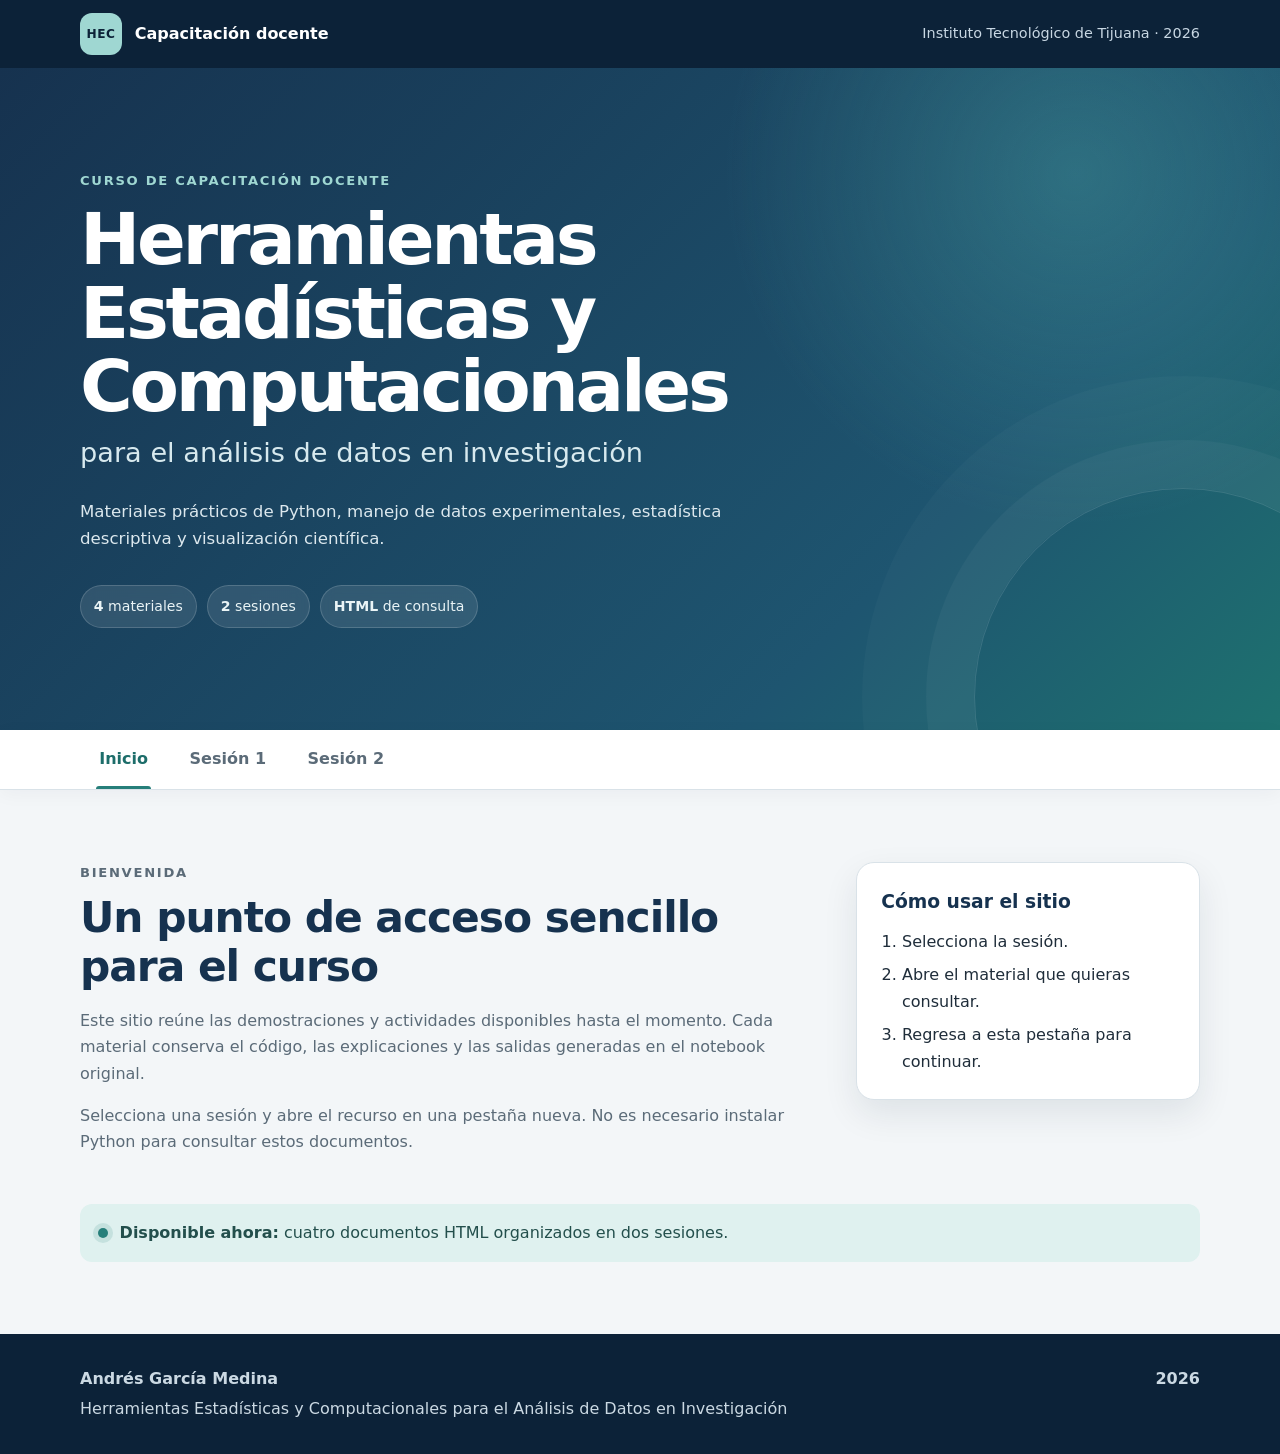
==== index.html @ 70dede45 "Publica la version inicial del curso" ====
<!doctype html>
<html lang="es">
<head>
  <meta charset="utf-8">
  <meta name="viewport" content="width=device-width, initial-scale=1">
  <meta name="description" content="Materiales del curso Herramientas Estadísticas y Computacionales para el Análisis de Datos en Investigación.">
  <meta name="theme-color" content="#16324f">
  <title>Herramientas Estadísticas y Computacionales</title>
  <link rel="icon" href="assets/favicon.svg" type="image/svg+xml">
  <link rel="stylesheet" href="assets/css/styles.css">
  <script src="assets/js/site.js" defer></script>
</head>
<body>
  <a class="skip-link" href="#contenido">Saltar al contenido</a>

  <header class="site-header">
    <div class="header-inner">
      <a class="brand" href="#inicio" aria-label="Ir al inicio">
        <span class="brand-mark" aria-hidden="true">HEC</span>
        <span class="brand-name">Capacitación docente</span>
      </a>
      <p class="header-meta">Instituto Tecnológico de Tijuana · 2026</p>
    </div>
  </header>

  <section class="hero" aria-labelledby="titulo-curso">
    <div class="hero-inner">
      <p class="eyebrow">Curso de capacitación docente</p>
      <h1 id="titulo-curso">Herramientas Estadísticas y Computacionales</h1>
      <p class="hero-subtitle">para el análisis de datos en investigación</p>
      <p class="hero-description">
        Materiales prácticos de Python, manejo de datos experimentales,
        estadística descriptiva y visualización científica.
      </p>
      <div class="course-facts" aria-label="Resumen del contenido disponible">
        <span><strong>4</strong> materiales</span>
        <span><strong>2</strong> sesiones</span>
        <span><strong>HTML</strong> de consulta</span>
      </div>
    </div>
  </section>

  <nav class="tabs-shell" aria-label="Secciones del curso">
    <div class="tabs" role="tablist" aria-label="Contenido por sesión">
      <button id="tab-inicio" class="tab-button" type="button" role="tab"
              aria-selected="true" aria-controls="inicio" data-tab="inicio">
        Inicio
      </button>
      <button id="tab-sesion-1" class="tab-button" type="button" role="tab"
              aria-selected="false" aria-controls="sesion-1" data-tab="sesion-1" tabindex="-1">
        Sesión 1
      </button>
      <button id="tab-sesion-2" class="tab-button" type="button" role="tab"
              aria-selected="false" aria-controls="sesion-2" data-tab="sesion-2" tabindex="-1">
        Sesión 2
      </button>
    </div>
  </nav>

  <main id="contenido" class="main-content">
    <section id="inicio" class="tab-panel" role="tabpanel" aria-labelledby="tab-inicio">
      <div class="intro-grid">
        <div>
          <p class="section-kicker">Bienvenida</p>
          <h2>Un punto de acceso sencillo para el curso</h2>
          <p>
            Este sitio reúne las demostraciones y actividades disponibles hasta
            el momento. Cada material conserva el código, las explicaciones y
            las salidas generadas en el notebook original.
          </p>
          <p>
            Selecciona una sesión y abre el recurso en una pestaña nueva. No es
            necesario instalar Python para consultar estos documentos.
          </p>
        </div>
        <aside class="note-card" aria-labelledby="como-usar">
          <h3 id="como-usar">Cómo usar el sitio</h3>
          <ol>
            <li>Selecciona la sesión.</li>
            <li>Abre el material que quieras consultar.</li>
            <li>Regresa a esta pestaña para continuar.</li>
          </ol>
        </aside>
      </div>

      <div class="available-now">
        <span class="status-dot" aria-hidden="true"></span>
        <p><strong>Disponible ahora:</strong> cuatro documentos HTML organizados en dos sesiones.</p>
      </div>
    </section>

    <section id="sesion-1" class="tab-panel" role="tabpanel"
             aria-labelledby="tab-sesion-1" hidden>
      <header class="section-heading">
        <p class="section-kicker">Sesión 1</p>
        <h2>Python, Colab y limpieza de datos</h2>
        <p>
          Introducción al trabajo reproducible con Python y diagnóstico de
          problemas de captura en datos experimentales.
        </p>
      </header>

      <div class="resource-grid">
        <article class="resource-card">
          <div class="card-topline">
            <span class="resource-number">01</span>
            <span class="resource-type">Demostración</span>
          </div>
          <h3>Python, Colab y datos</h3>
          <p>Fundamentos de Python y primeros pasos con datos experimentales.</p>
          <a class="resource-link" href="materiales/01_demostracion_python_colab_datos.html"
             target="_blank" rel="noopener">
            Abrir material <span aria-hidden="true">↗</span>
          </a>
        </article>

        <article class="resource-card">
          <div class="card-topline">
            <span class="resource-number">02</span>
            <span class="resource-type">Actividad</span>
          </div>
          <h3>Limpieza de datos</h3>
          <p>Actividad guiada para identificar, corregir y documentar errores de captura.</p>
          <a class="resource-link" href="materiales/02_actividad_limpieza_datos.html"
             target="_blank" rel="noopener">
            Abrir actividad <span aria-hidden="true">↗</span>
          </a>
        </article>

        <article class="resource-card solution-card">
          <div class="card-topline">
            <span class="resource-number">03</span>
            <span class="resource-type solution-label">Solución</span>
          </div>
          <h3>Solución: limpieza de datos</h3>
          <p>Desarrollo completo de la actividad, con comprobaciones y resultados.</p>
          <a class="resource-link" href="materiales/03_actividad_limpieza_datos_solucion.html"
             target="_blank" rel="noopener">
            Abrir solución <span aria-hidden="true">↗</span>
          </a>
        </article>
      </div>
    </section>

    <section id="sesion-2" class="tab-panel" role="tabpanel"
             aria-labelledby="tab-sesion-2" hidden>
      <header class="section-heading">
        <p class="section-kicker">Sesión 2</p>
        <h2>Estadística descriptiva y visualización</h2>
        <p>
          Resúmenes numéricos y gráficos para explorar la actividad enzimática
          y comunicar patrones experimentales.
        </p>
      </header>

      <div class="resource-grid resource-grid-single">
        <article class="resource-card featured-card">
          <div class="card-topline">
            <span class="resource-number">04</span>
            <span class="resource-type">Demostración</span>
          </div>
          <h3>Estadística descriptiva y visualización</h3>
          <p>
            Cálculo e interpretación de medidas descriptivas, variabilidad y
            representaciones gráficas de resultados de laboratorio.
          </p>
          <a class="resource-link" href="materiales/04_demostracion_estadistica_descriptiva_visualizacion.html"
             target="_blank" rel="noopener">
            Abrir material <span aria-hidden="true">↗</span>
          </a>
        </article>
      </div>
    </section>

    <noscript>
      <p class="noscript-note">
        Activa JavaScript para cambiar entre las pestañas de las sesiones.
      </p>
    </noscript>
  </main>

  <footer class="site-footer">
    <div>
      <p><strong>Andrés García Medina</strong></p>
      <p>Herramientas Estadísticas y Computacionales para el Análisis de Datos en Investigación</p>
    </div>
    <p class="footer-year">2026</p>
  </footer>
</body>
</html>
---- assets/css/styles.css ----
:root {
  --navy-950: #0c2238;
  --navy-900: #16324f;
  --navy-800: #214969;
  --teal-700: #1d6d6a;
  --teal-600: #267f7a;
  --teal-100: #dff1ef;
  --amber-600: #b96820;
  --amber-100: #fff1df;
  --ink: #1f2d3a;
  --muted: #5b6b78;
  --line: #d9e2e8;
  --paper: #ffffff;
  --wash: #f3f6f8;
  --shadow: 0 14px 35px rgba(12, 34, 56, 0.09);
  --radius: 18px;
}

* {
  box-sizing: border-box;
}

html {
  scroll-behavior: smooth;
}

body {
  margin: 0;
  min-width: 320px;
  color: var(--ink);
  background: var(--wash);
  font-family: Inter, ui-sans-serif, system-ui, -apple-system, BlinkMacSystemFont,
    "Segoe UI", sans-serif;
  line-height: 1.65;
}

button,
a {
  font: inherit;
}

a {
  color: inherit;
}

.skip-link {
  position: fixed;
  top: 0.75rem;
  left: 0.75rem;
  z-index: 100;
  padding: 0.65rem 0.9rem;
  color: var(--paper);
  background: var(--navy-950);
  border-radius: 8px;
  transform: translateY(-180%);
}

.skip-link:focus {
  transform: translateY(0);
}

.site-header {
  color: var(--paper);
  background: var(--navy-950);
}

.header-inner,
.hero-inner,
.tabs,
.main-content,
.site-footer {
  width: min(1120px, calc(100% - 2rem));
  margin-inline: auto;
}

.header-inner {
  display: flex;
  align-items: center;
  justify-content: space-between;
  min-height: 68px;
  gap: 1rem;
}

.brand {
  display: inline-flex;
  align-items: center;
  gap: 0.8rem;
  color: var(--paper);
  text-decoration: none;
}

.brand-mark {
  display: grid;
  width: 42px;
  height: 42px;
  place-items: center;
  color: var(--navy-950);
  background: #9fd7d2;
  border-radius: 12px;
  font-size: 0.76rem;
  font-weight: 850;
  letter-spacing: 0.04em;
}

.brand-name {
  font-weight: 700;
}

.header-meta {
  margin: 0;
  color: #c8d7e3;
  font-size: 0.9rem;
}

.hero {
  position: relative;
  overflow: hidden;
  color: var(--paper);
  background:
    radial-gradient(circle at 84% 16%, rgba(92, 194, 185, 0.28), transparent 29%),
    linear-gradient(135deg, var(--navy-900), #1e5570 72%, #1e716f);
}

.hero::after {
  position: absolute;
  right: -7rem;
  bottom: -11rem;
  width: 26rem;
  height: 26rem;
  content: "";
  border: 1px solid rgba(255, 255, 255, 0.13);
  border-radius: 50%;
  box-shadow:
    0 0 0 3rem rgba(255, 255, 255, 0.035),
    0 0 0 7rem rgba(255, 255, 255, 0.025);
}

.hero-inner {
  position: relative;
  z-index: 1;
  padding-block: clamp(3.5rem, 8vw, 6.5rem);
}

.eyebrow,
.section-kicker {
  margin: 0 0 0.7rem;
  color: #9fd7d2;
  font-size: 0.82rem;
  font-weight: 800;
  letter-spacing: 0.13em;
  text-transform: uppercase;
}

.hero h1 {
  max-width: 850px;
  margin: 0;
  font-size: clamp(2.2rem, 6vw, 4.5rem);
  line-height: 1.02;
  letter-spacing: -0.045em;
}

.hero-subtitle {
  margin: 0.45rem 0 1.4rem;
  color: #d7e9ee;
  font-size: clamp(1.15rem, 2.5vw, 1.7rem);
}

.hero-description {
  max-width: 690px;
  margin: 0;
  color: #dce8ee;
  font-size: 1.04rem;
}

.course-facts {
  display: flex;
  flex-wrap: wrap;
  gap: 0.65rem;
  margin-top: 2rem;
}

.course-facts span {
  padding: 0.55rem 0.8rem;
  background: rgba(255, 255, 255, 0.1);
  border: 1px solid rgba(255, 255, 255, 0.16);
  border-radius: 999px;
  color: #eaf4f6;
  font-size: 0.88rem;
  backdrop-filter: blur(6px);
}

.tabs-shell {
  position: sticky;
  top: 0;
  z-index: 20;
  background: rgba(255, 255, 255, 0.96);
  border-bottom: 1px solid var(--line);
  box-shadow: 0 4px 18px rgba(12, 34, 56, 0.04);
  backdrop-filter: blur(12px);
}

.tabs {
  display: flex;
  gap: 0.2rem;
  overflow-x: auto;
  scrollbar-width: thin;
}

.tab-button {
  position: relative;
  flex: 0 0 auto;
  padding: 1rem 1.2rem;
  color: var(--muted);
  background: transparent;
  border: 0;
  cursor: pointer;
  font-weight: 700;
}

.tab-button::after {
  position: absolute;
  right: 1rem;
  bottom: 0;
  left: 1rem;
  height: 3px;
  content: "";
  background: transparent;
  border-radius: 3px 3px 0 0;
}

.tab-button:hover {
  color: var(--navy-900);
}

.tab-button[aria-selected="true"] {
  color: var(--teal-700);
}

.tab-button[aria-selected="true"]::after {
  background: var(--teal-600);
}

.tab-button:focus-visible,
.resource-link:focus-visible,
.brand:focus-visible {
  outline: 3px solid #e0a253;
  outline-offset: 3px;
}

.main-content {
  min-height: 520px;
  padding-block: clamp(2.2rem, 6vw, 4.5rem);
}

.tab-panel[hidden] {
  display: none;
}

.tab-panel {
  animation: panel-in 220ms ease-out;
}

@keyframes panel-in {
  from {
    opacity: 0;
    transform: translateY(6px);
  }
  to {
    opacity: 1;
    transform: translateY(0);
  }
}

.intro-grid {
  display: grid;
  grid-template-columns: minmax(0, 1.45fr) minmax(280px, 0.7fr);
  gap: clamp(1.5rem, 5vw, 4rem);
  align-items: start;
}

.section-kicker {
  color: var(--teal-700);
}

.intro-grid h2,
.section-heading h2 {
  margin: 0;
  color: var(--navy-900);
  font-size: clamp(1.75rem, 4vw, 2.65rem);
  line-height: 1.15;
  letter-spacing: -0.025em;
}

.intro-grid p,
.section-heading p {
  color: var(--muted);
}

.note-card {
  padding: 1.5rem;
  background: var(--paper);
  border: 1px solid var(--line);
  border-radius: var(--radius);
  box-shadow: var(--shadow);
}

.note-card h3 {
  margin: 0 0 0.7rem;
  color: var(--navy-900);
}

.note-card ol {
  margin: 0;
  padding-left: 1.3rem;
}

.note-card li + li {
  margin-top: 0.45rem;
}

.available-now {
  display: flex;
  align-items: center;
  gap: 0.75rem;
  margin-top: 2rem;
  padding: 1rem 1.1rem;
  background: var(--teal-100);
  border-radius: 12px;
  color: #234f4c;
}

.available-now p {
  margin: 0;
}

.status-dot {
  width: 10px;
  height: 10px;
  flex: 0 0 auto;
  background: var(--teal-600);
  border-radius: 50%;
  box-shadow: 0 0 0 5px rgba(38, 127, 122, 0.14);
}

.section-heading {
  max-width: 760px;
  margin-bottom: 2rem;
}

.section-heading p:last-child {
  margin-bottom: 0;
  font-size: 1.02rem;
}

.resource-grid {
  display: grid;
  grid-template-columns: repeat(3, minmax(0, 1fr));
  gap: 1.15rem;
}

.resource-grid-single {
  grid-template-columns: minmax(0, 720px);
}

.resource-card {
  display: flex;
  min-height: 310px;
  flex-direction: column;
  padding: 1.45rem;
  background: var(--paper);
  border: 1px solid var(--line);
  border-radius: var(--radius);
  box-shadow: 0 8px 24px rgba(12, 34, 56, 0.055);
  transition: transform 180ms ease, box-shadow 180ms ease, border-color 180ms ease;
}

.resource-card:hover {
  border-color: #b7ccd7;
  box-shadow: var(--shadow);
  transform: translateY(-3px);
}

.card-topline {
  display: flex;
  align-items: center;
  justify-content: space-between;
  gap: 0.8rem;
  margin-bottom: 1.6rem;
}

.resource-number {
  color: #90a2af;
  font-size: 0.88rem;
  font-weight: 800;
  letter-spacing: 0.08em;
}

.resource-type {
  padding: 0.32rem 0.64rem;
  color: var(--teal-700);
  background: var(--teal-100);
  border-radius: 999px;
  font-size: 0.76rem;
  font-weight: 800;
  letter-spacing: 0.025em;
}

.solution-card {
  background: linear-gradient(180deg, #fffaf4, var(--paper) 42%);
  border-color: #ead5bd;
}

.solution-label {
  color: #824619;
  background: var(--amber-100);
}

.featured-card {
  min-height: 280px;
  background:
    linear-gradient(120deg, rgba(223, 241, 239, 0.85), transparent 52%),
    var(--paper);
}

.resource-card h3 {
  margin: 0;
  color: var(--navy-900);
  font-size: 1.3rem;
  line-height: 1.25;
}

.resource-card p {
  margin: 0.8rem 0 1.5rem;
  color: var(--muted);
}

.resource-link {
  display: inline-flex;
  align-items: center;
  justify-content: center;
  gap: 0.45rem;
  align-self: flex-start;
  margin-top: auto;
  padding: 0.72rem 1rem;
  color: var(--paper);
  background: var(--teal-700);
  border-radius: 10px;
  text-decoration: none;
  font-weight: 750;
}

.resource-link:hover {
  background: #145e5b;
}

.noscript-note {
  margin-top: 1.5rem;
  padding: 0.8rem 1rem;
  background: #fff4d8;
  border: 1px solid #f1d287;
  border-radius: 10px;
}

.site-footer {
  display: flex;
  justify-content: space-between;
  gap: 2rem;
  padding-block: 2rem;
  color: #cbd9e3;
}

body > .site-footer {
  width: 100%;
  max-width: none;
  margin: 0;
  padding-inline: max(1rem, calc((100% - 1120px) / 2));
  background: var(--navy-950);
}

.site-footer p {
  margin: 0;
}

.site-footer p + p {
  margin-top: 0.2rem;
}

.footer-year {
  font-weight: 800;
}

@media (max-width: 820px) {
  .resource-grid {
    grid-template-columns: repeat(2, minmax(0, 1fr));
  }

  .resource-grid-single {
    grid-template-columns: 1fr;
  }

  .intro-grid {
    grid-template-columns: 1fr;
  }
}

@media (max-width: 590px) {
  .header-meta {
    display: none;
  }

  .hero-inner {
    padding-block: 3.4rem;
  }

  .resource-grid {
    grid-template-columns: 1fr;
  }

  .resource-card {
    min-height: 275px;
  }

  .site-footer {
    flex-direction: column;
    gap: 0.8rem;
  }
}

@media (prefers-reduced-motion: reduce) {
  html {
    scroll-behavior: auto;
  }

  .tab-panel,
  .resource-card {
    animation: none;
    transition: none;
  }
}
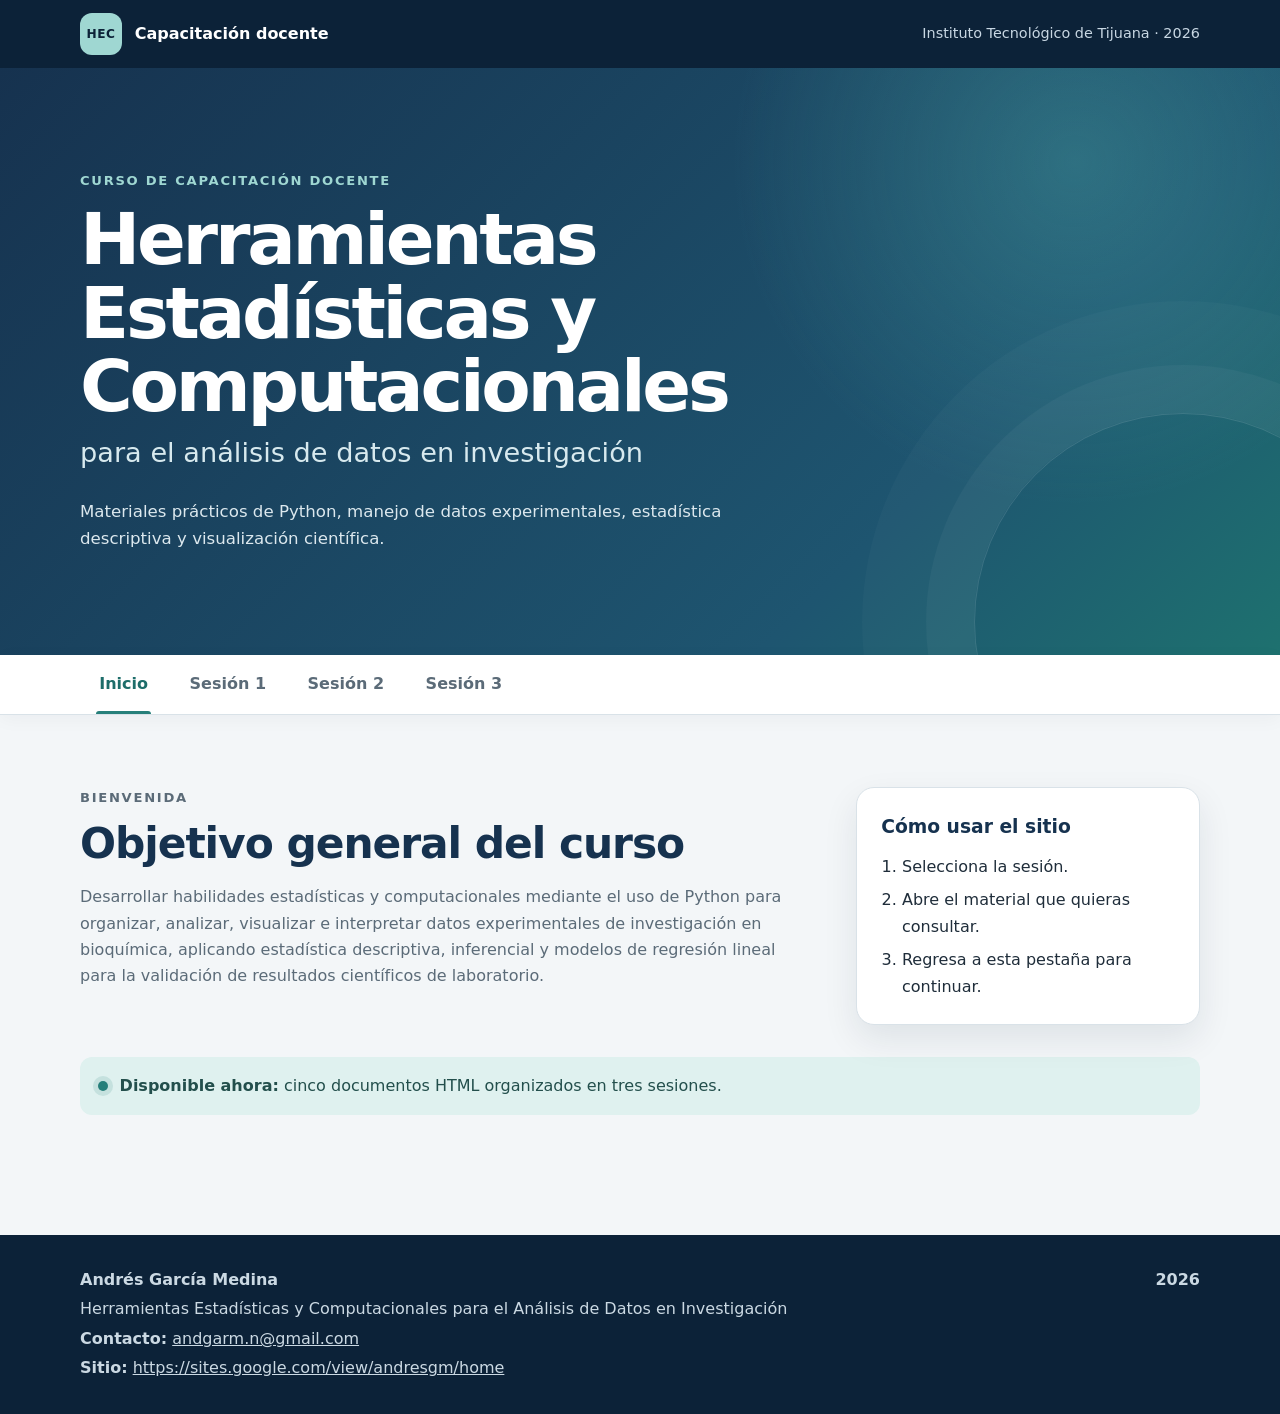
==== commit 54f191de: "Actualiza sitio: sesion 3, objetivo y contacto" ====
--- a/index.html
+++ b/index.html
@@ -32,11 +32,6 @@
         Materiales prácticos de Python, manejo de datos experimentales,
         estadística descriptiva y visualización científica.
       </p>
-      <div class="course-facts" aria-label="Resumen del contenido disponible">
-        <span><strong>4</strong> materiales</span>
-        <span><strong>2</strong> sesiones</span>
-        <span><strong>HTML</strong> de consulta</span>
-      </div>
     </div>
   </section>
 
@@ -54,6 +49,10 @@
               aria-selected="false" aria-controls="sesion-2" data-tab="sesion-2" tabindex="-1">
         Sesión 2
       </button>
+      <button id="tab-sesion-3" class="tab-button" type="button" role="tab"
+              aria-selected="false" aria-controls="sesion-3" data-tab="sesion-3" tabindex="-1">
+        Sesión 3
+      </button>
     </div>
   </nav>
 
@@ -62,15 +61,12 @@
       <div class="intro-grid">
         <div>
           <p class="section-kicker">Bienvenida</p>
-          <h2>Un punto de acceso sencillo para el curso</h2>
+          <h2>Objetivo general del curso</h2>
           <p>
-            Este sitio reúne las demostraciones y actividades disponibles hasta
-            el momento. Cada material conserva el código, las explicaciones y
-            las salidas generadas en el notebook original.
-          </p>
-          <p>
-            Selecciona una sesión y abre el recurso en una pestaña nueva. No es
-            necesario instalar Python para consultar estos documentos.
+            Desarrollar habilidades estadísticas y computacionales mediante el uso de
+            Python para organizar, analizar, visualizar e interpretar datos experimentales
+            de investigación en bioquímica, aplicando estadística descriptiva, inferencial
+            y modelos de regresión lineal para la validación de resultados científicos de laboratorio.
           </p>
         </div>
         <aside class="note-card" aria-labelledby="como-usar">
@@ -85,7 +81,34 @@
 
       <div class="available-now">
         <span class="status-dot" aria-hidden="true"></span>
-        <p><strong>Disponible ahora:</strong> cuatro documentos HTML organizados en dos sesiones.</p>
+        <p><strong>Disponible ahora:</strong> cinco documentos HTML organizados en tres sesiones.</p>
+      </div>
+    </section>
+
+    <section id="sesion-3" class="tab-panel" role="tabpanel"
+             aria-labelledby="tab-sesion-3" hidden>
+      <header class="section-heading">
+        <p class="section-kicker">Sesión 3</p>
+        <h2>Caso de estudio: modelo mixto con semillas</h2>
+        <p>
+          Análisis e interpretación de un modelo mixto aplicado a datos experimentales,
+          con diagnóstico y comparaciones entre tratamientos.
+        </p>
+      </header>
+
+      <div class="resource-grid resource-grid-single">
+        <article class="resource-card featured-card">
+          <div class="card-topline">
+            <span class="resource-number">05</span>
+            <span class="resource-type">Caso de estudio</span>
+          </div>
+          <h3>Modelo mixto: semillas</h3>
+          <p>Cuadernillo documentado con el desarrollo completo del caso de estudio.</p>
+          <a class="resource-link" href="materiales/05_caso_estudio_modelo_mixto_semillas_documentado.html"
+             target="_blank" rel="noopener">
+            Abrir cuadernillo <span aria-hidden="true">↗</span>
+          </a>
+        </article>
       </div>
     </section>
 
@@ -183,6 +206,8 @@
     <div>
       <p><strong>Andrés García Medina</strong></p>
       <p>Herramientas Estadísticas y Computacionales para el Análisis de Datos en Investigación</p>
+      <p><strong>Contacto:</strong> <a href="mailto:andgarm.n@gmail.com">andgarm.n@gmail.com</a></p>
+      <p><strong>Sitio:</strong> <a href="https://sites.google.com/view/andresgm/home" target="_blank" rel="noopener">https://sites.google.com/view/andresgm/home</a></p>
     </div>
     <p class="footer-year">2026</p>
   </footer>
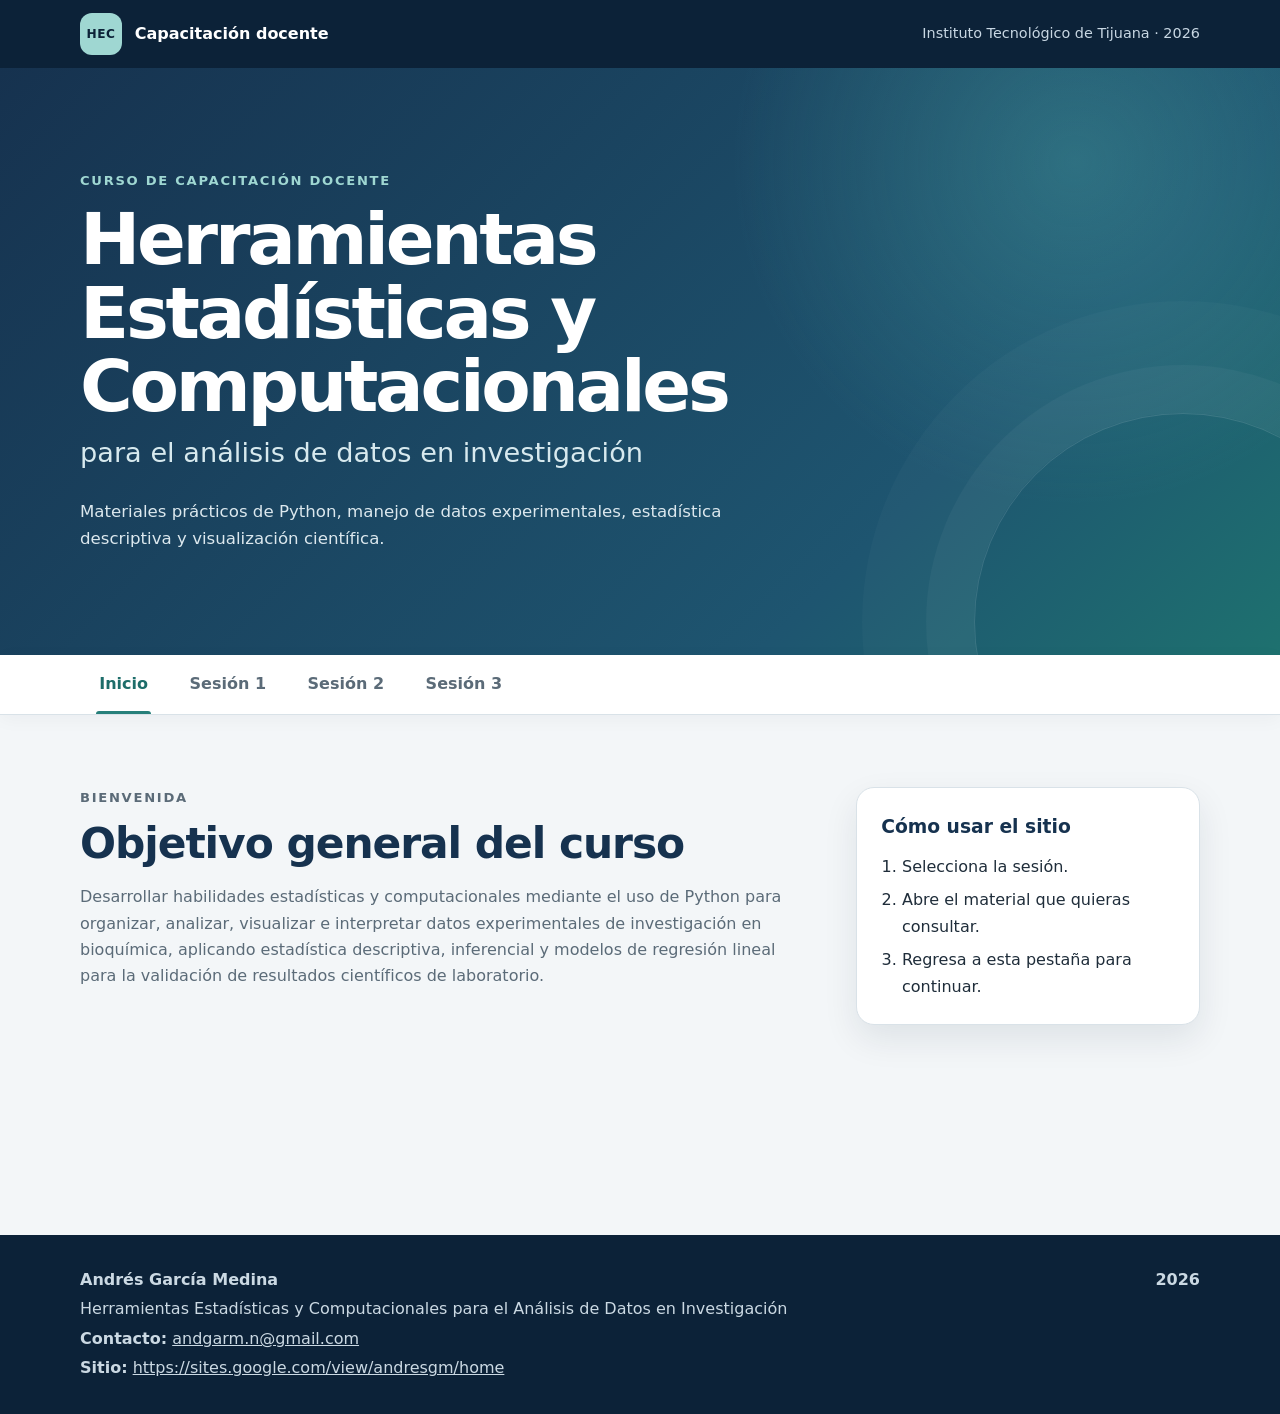
==== commit a81b0dc2: "Actualiza sitio: sesion 3, objetivo y contacto" ====
--- a/index.html
+++ b/index.html
@@ -3,7 +3,7 @@
 <head>
   <meta charset="utf-8">
   <meta name="viewport" content="width=device-width, initial-scale=1">
-  <meta name="description" content="Materiales del curso Herramientas Estadísticas y Computacionales para el Análisis de Datos en Investigación.">
+  <meta name="description" content="Materiales del curso Herramientas Estadísticas y Computacionales para el Análisis de Datos en Investigación Bioquímica.">
   <meta name="theme-color" content="#16324f">
   <title>Herramientas Estadísticas y Computacionales</title>
   <link rel="icon" href="assets/favicon.svg" type="image/svg+xml">
@@ -79,10 +79,6 @@
         </aside>
       </div>
 
-      <div class="available-now">
-        <span class="status-dot" aria-hidden="true"></span>
-        <p><strong>Disponible ahora:</strong> cinco documentos HTML organizados en tres sesiones.</p>
-      </div>
     </section>
 
     <section id="sesion-3" class="tab-panel" role="tabpanel"
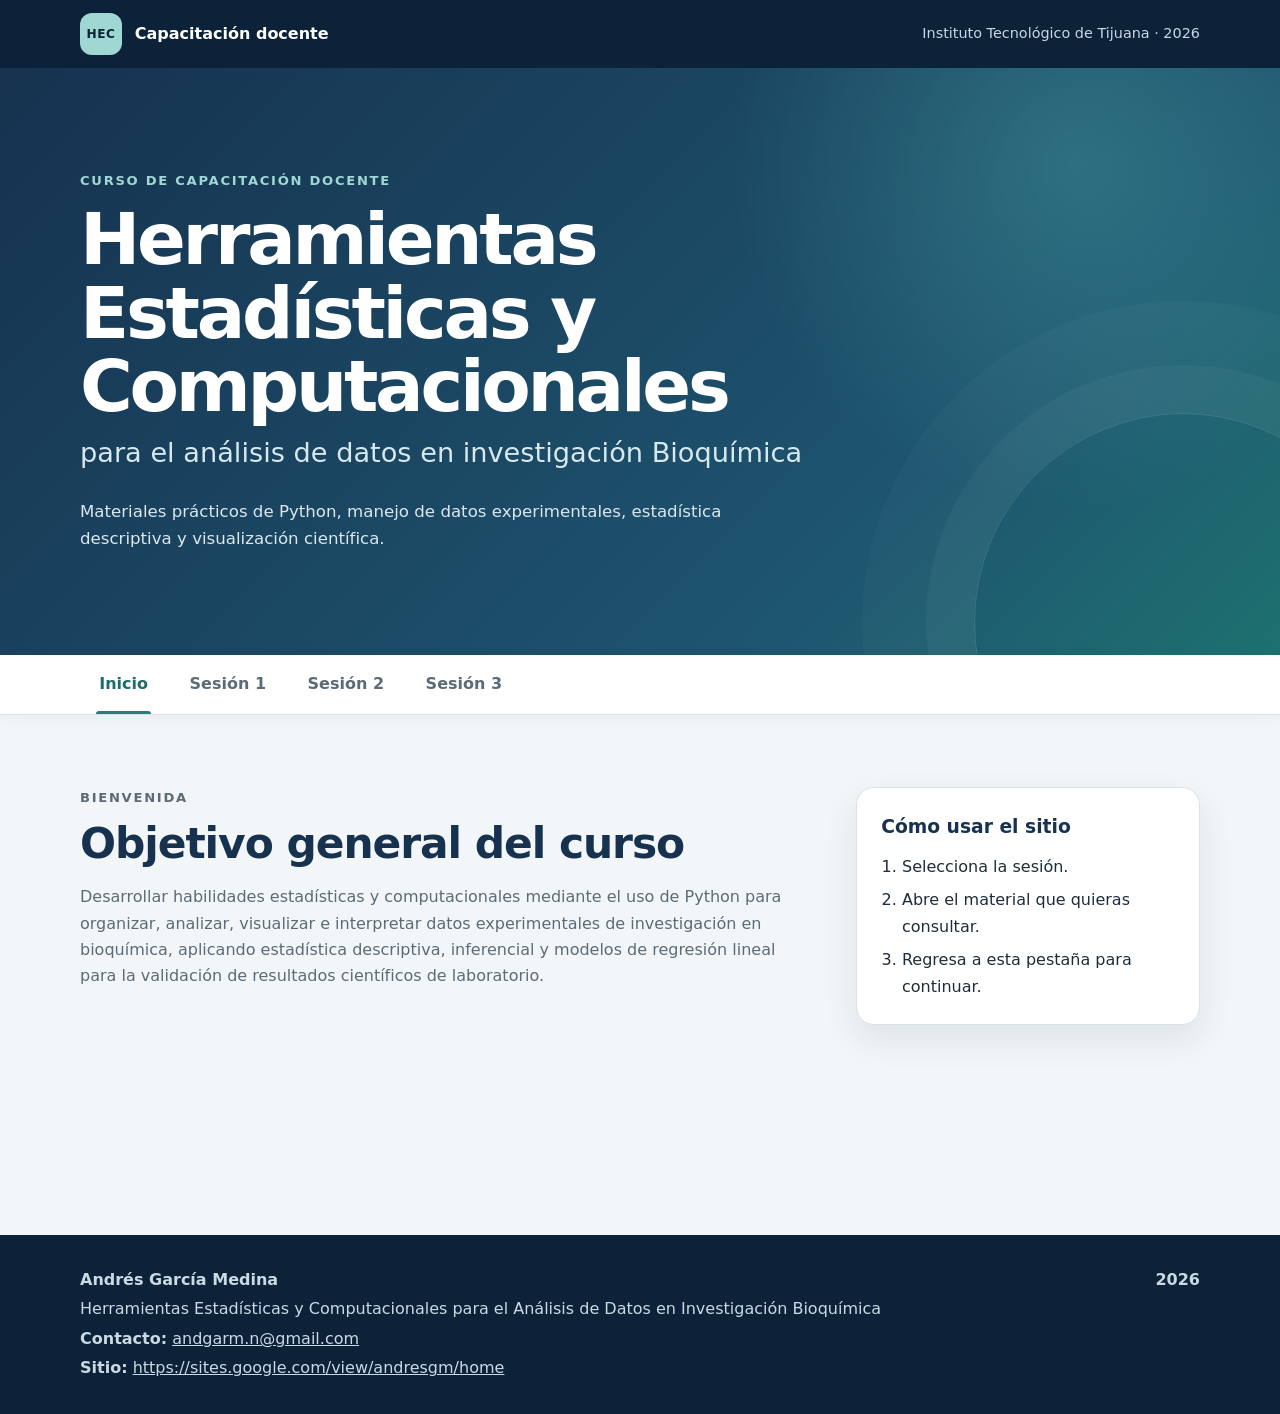
==== commit 57588cea: "Actualiza sitio: sesion 3, objetivo y contacto" ====
--- a/index.html
+++ b/index.html
@@ -27,7 +27,7 @@
     <div class="hero-inner">
       <p class="eyebrow">Curso de capacitación docente</p>
       <h1 id="titulo-curso">Herramientas Estadísticas y Computacionales</h1>
-      <p class="hero-subtitle">para el análisis de datos en investigación</p>
+      <p class="hero-subtitle">para el análisis de datos en investigación Bioquímica</p>
       <p class="hero-description">
         Materiales prácticos de Python, manejo de datos experimentales,
         estadística descriptiva y visualización científica.
@@ -201,7 +201,7 @@
   <footer class="site-footer">
     <div>
       <p><strong>Andrés García Medina</strong></p>
-      <p>Herramientas Estadísticas y Computacionales para el Análisis de Datos en Investigación</p>
+      <p>Herramientas Estadísticas y Computacionales para el Análisis de Datos en Investigación Bioquímica</p>
       <p><strong>Contacto:</strong> <a href="mailto:andgarm.n@gmail.com">andgarm.n@gmail.com</a></p>
       <p><strong>Sitio:</strong> <a href="https://sites.google.com/view/andresgm/home" target="_blank" rel="noopener">https://sites.google.com/view/andresgm/home</a></p>
     </div>
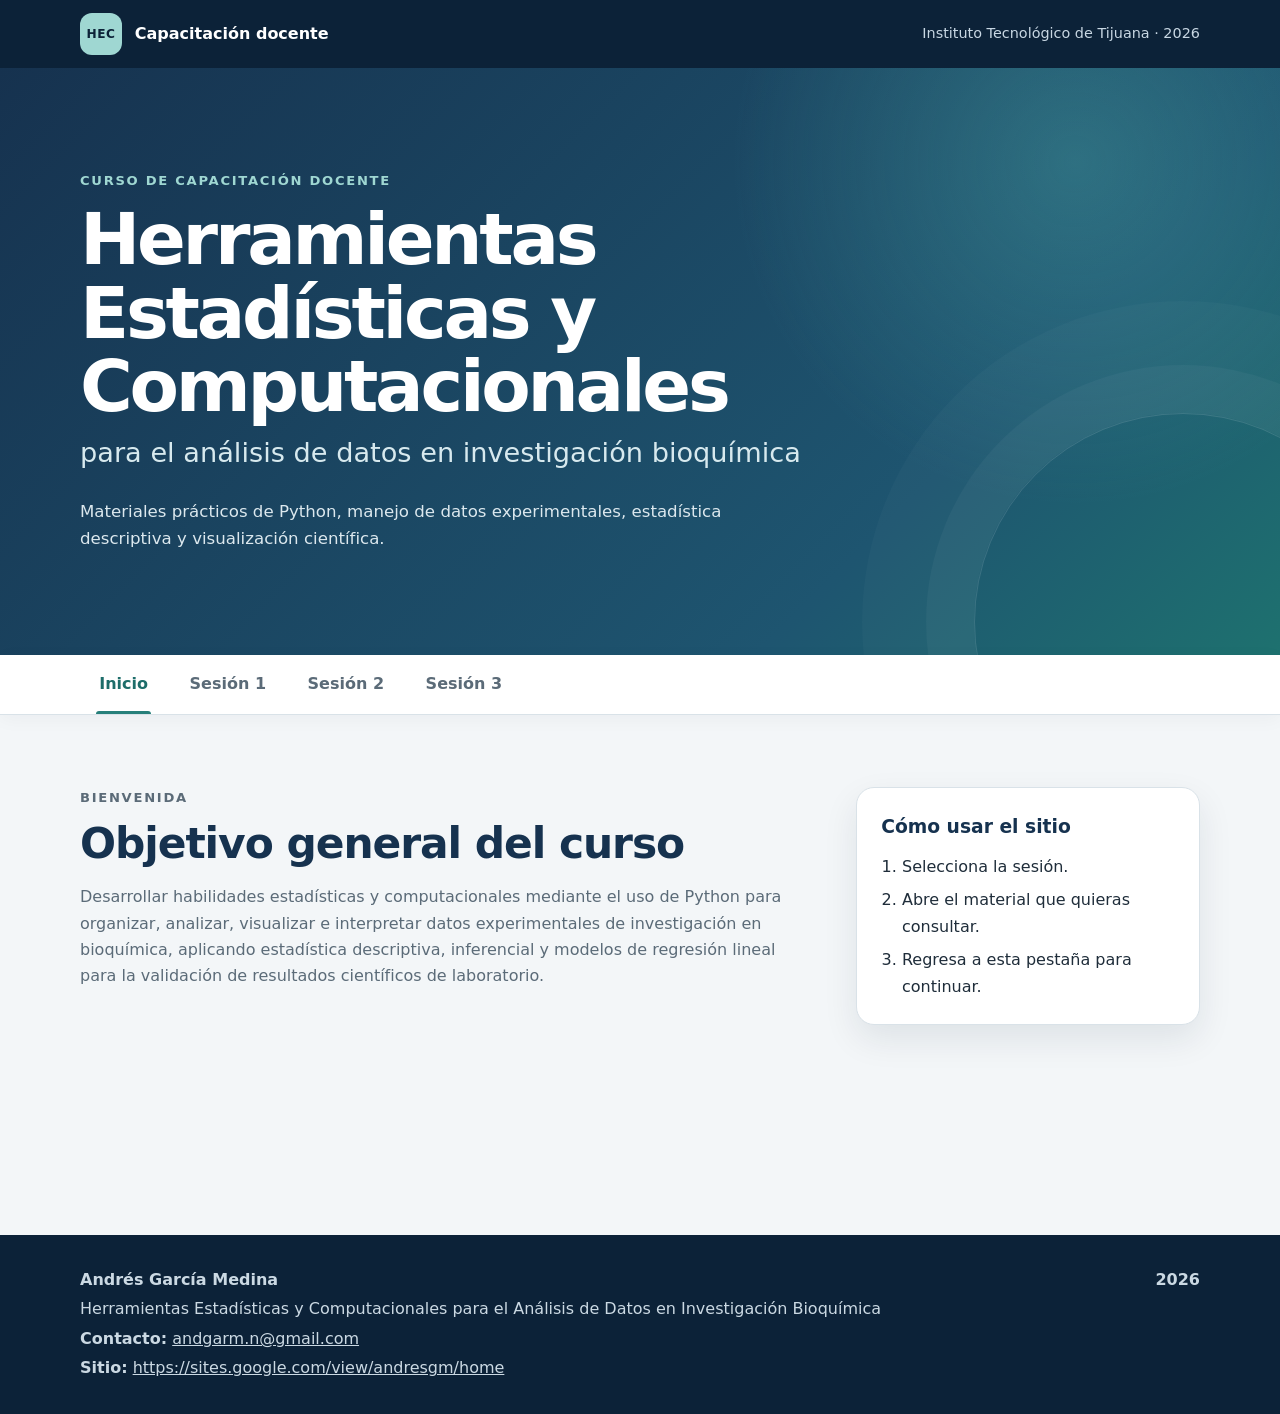
==== commit ed337cf5: "Actualiza sitio: sesion 3, objetivo y contacto" ====
--- a/index.html
+++ b/index.html
@@ -27,7 +27,7 @@
     <div class="hero-inner">
       <p class="eyebrow">Curso de capacitación docente</p>
       <h1 id="titulo-curso">Herramientas Estadísticas y Computacionales</h1>
-      <p class="hero-subtitle">para el análisis de datos en investigación Bioquímica</p>
+      <p class="hero-subtitle">para el análisis de datos en investigación bioquímica</p>
       <p class="hero-description">
         Materiales prácticos de Python, manejo de datos experimentales,
         estadística descriptiva y visualización científica.
